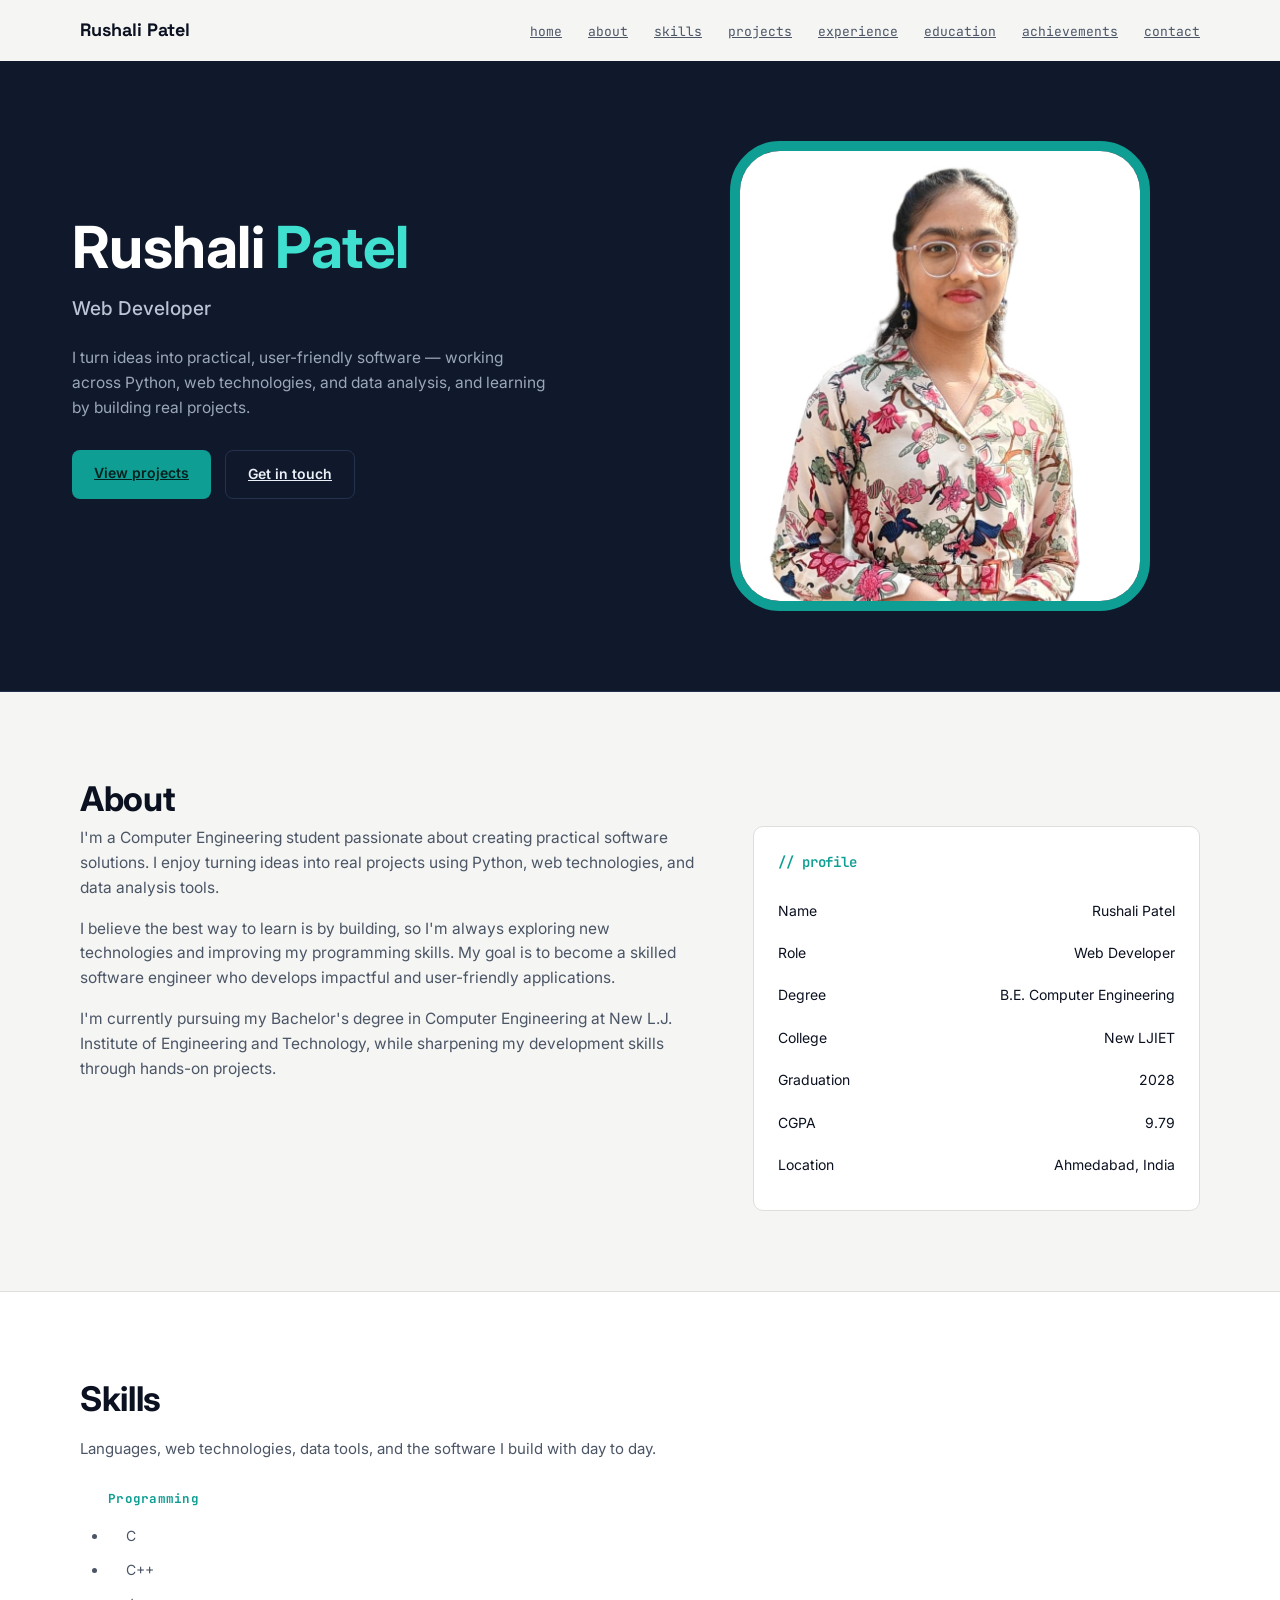
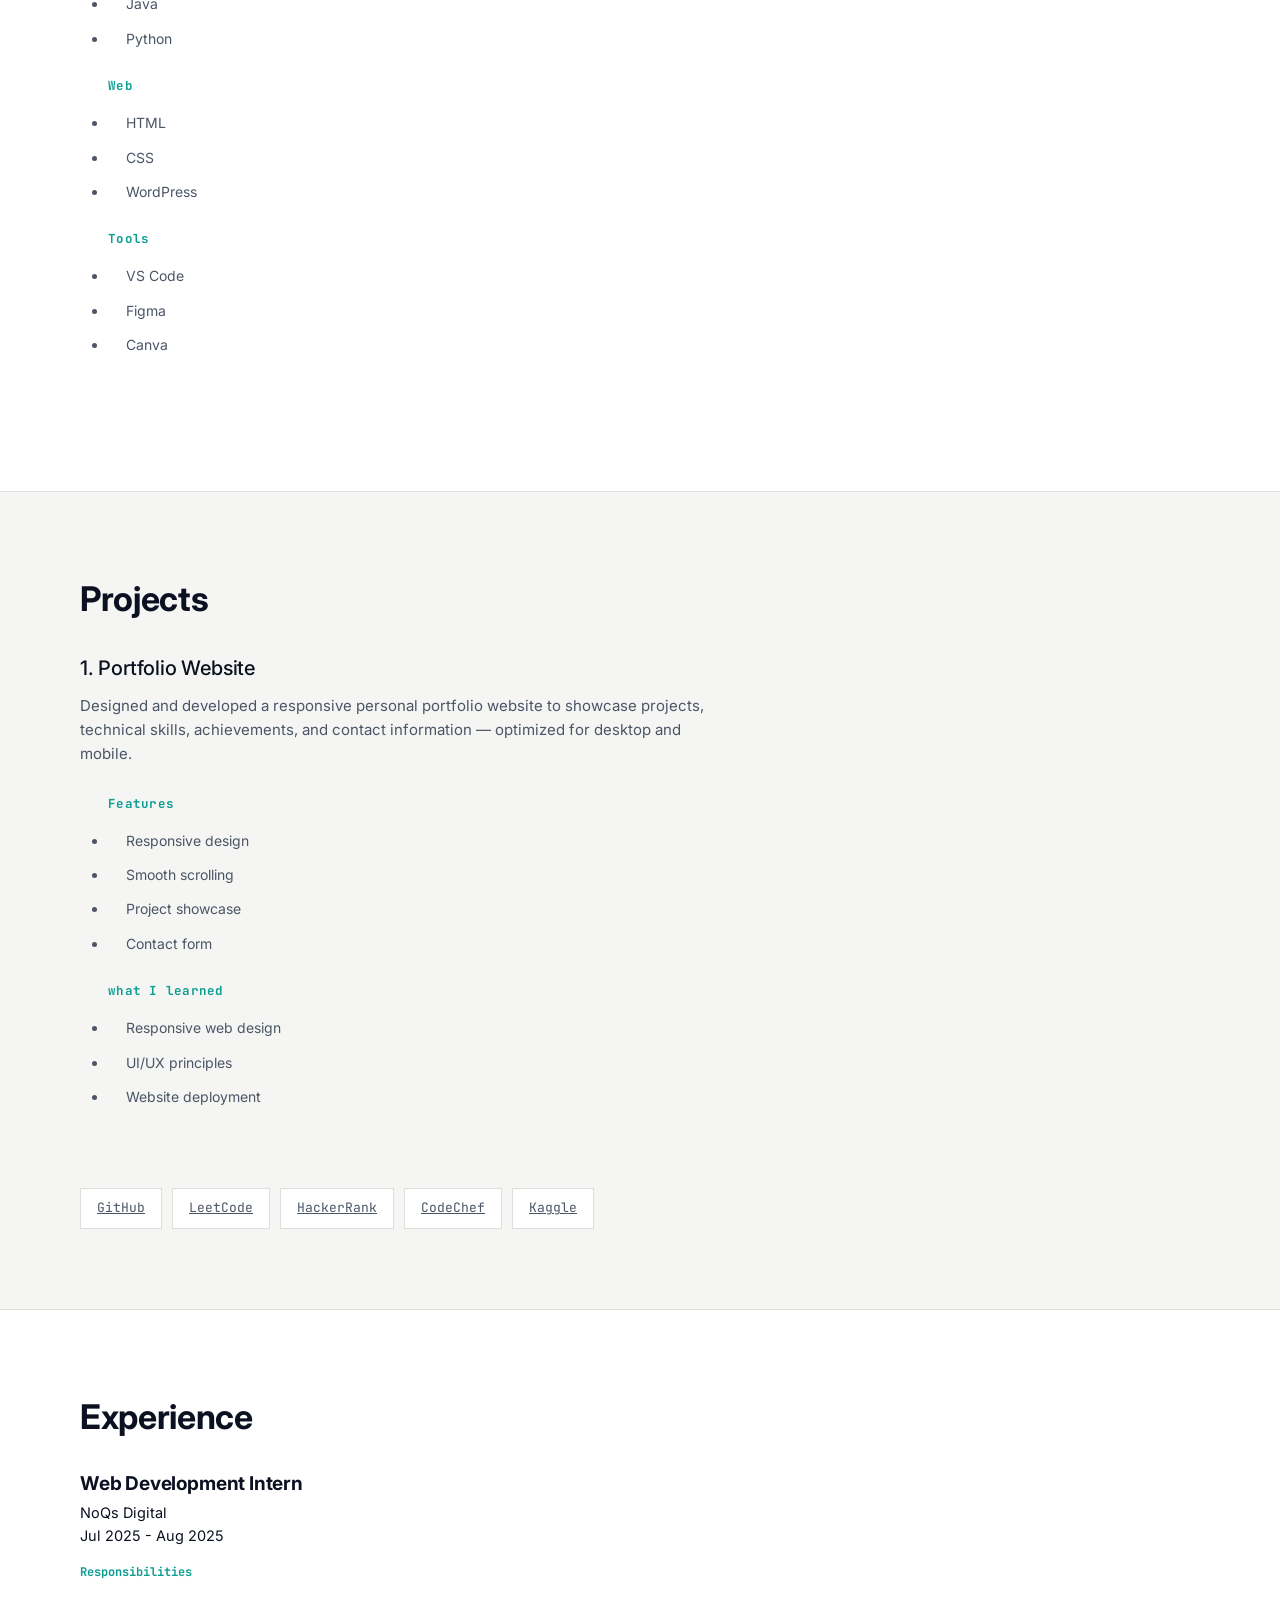
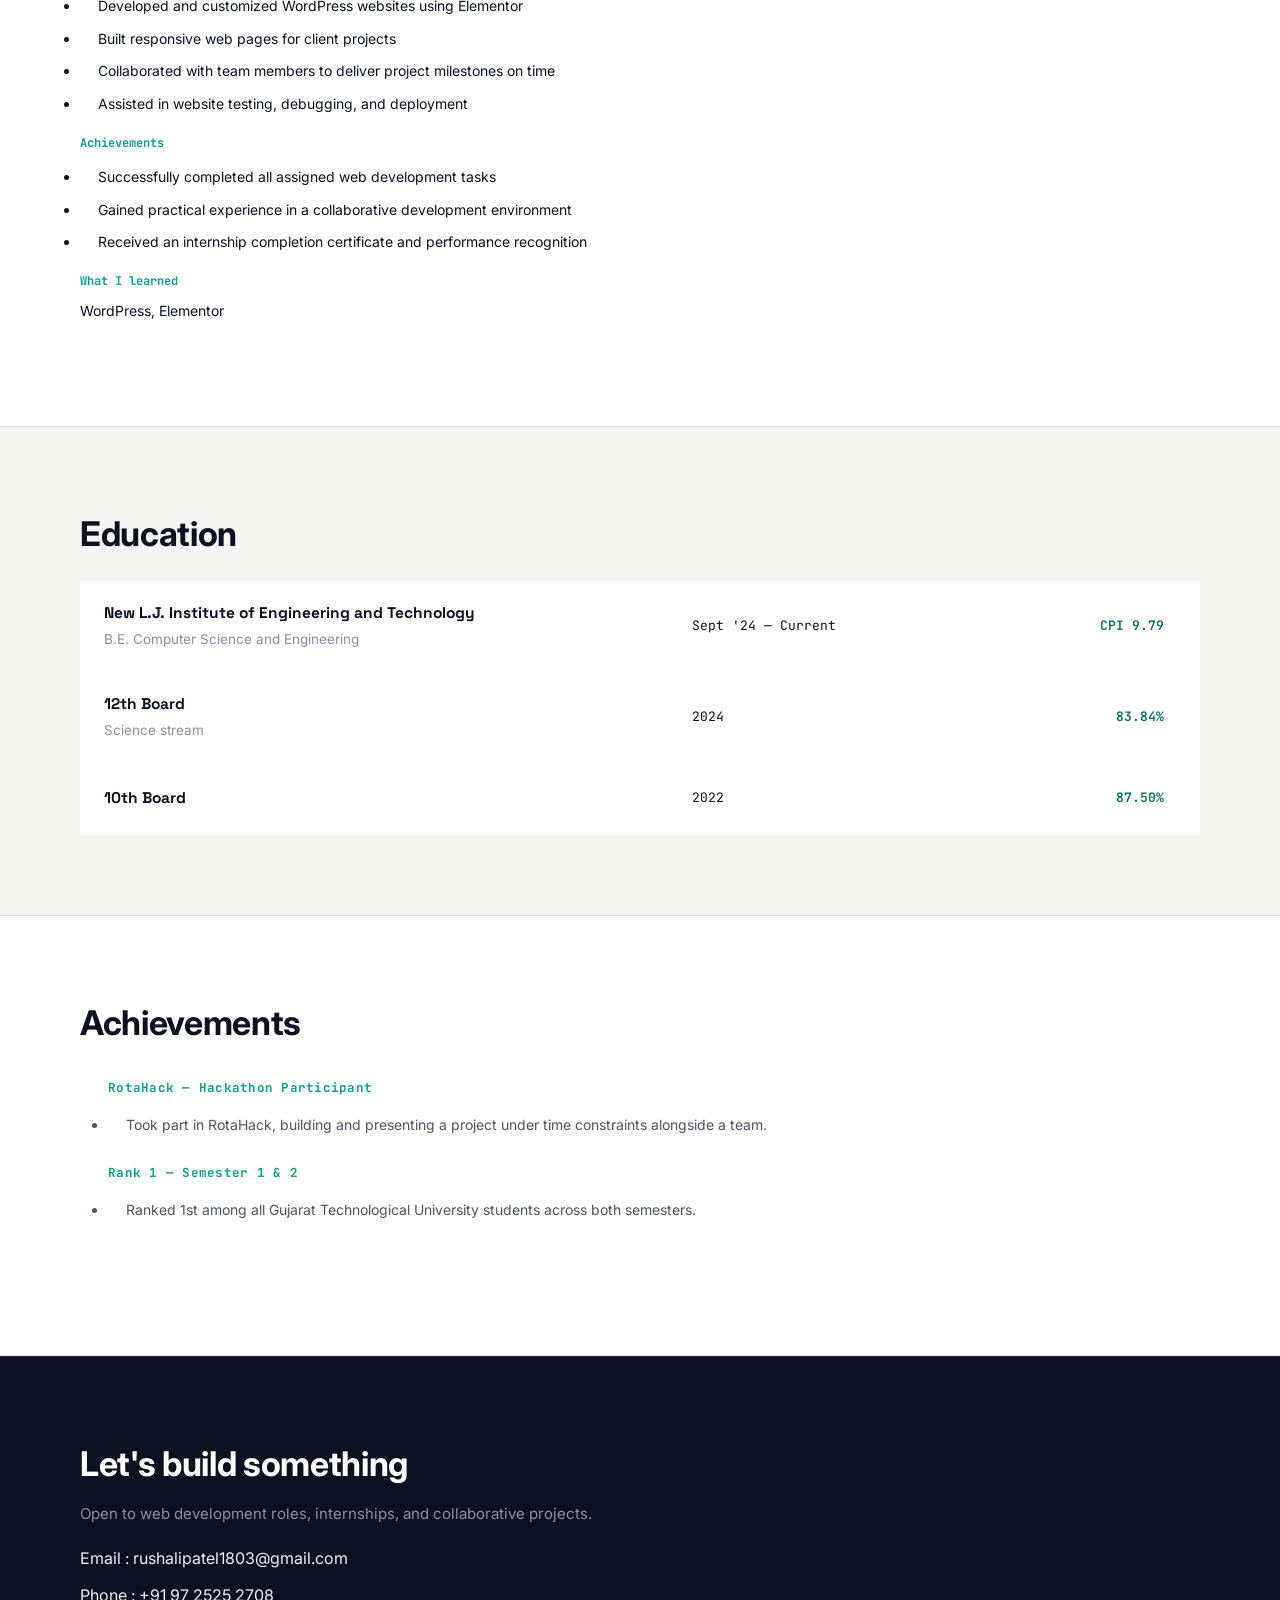
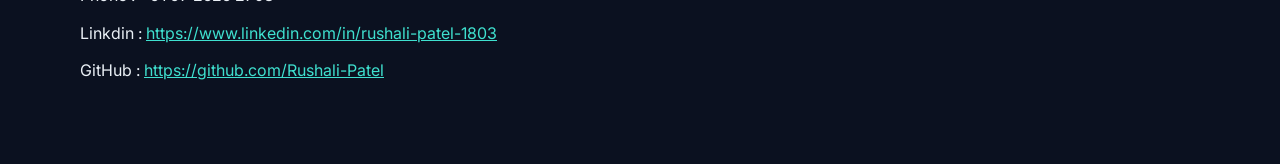
==== index.html @ e55e1b56 "Rename main.html to index.html" ====
<!DOCTYPE html>
<html>
  <head>
    <title>
      Rushali Patel — Web Developer
    </title>

    <link rel="stylesheet" href="style.css">
    
    <link rel="preconnect" href="https://fonts.googleapis.com">
    <link rel="preconnect" href="https://fonts.gstatic.com" crossorigin>
    <link href="https://fonts.googleapis.com/css2?family=Space+Grotesk:wght@500;600;700&family=Inter:wght@400;500;600;700&family=JetBrains+Mono:wght@400;500;600&display=swap" rel="stylesheet">
  </head>

  <body>
    <header class="nav">
      <div class="nav_inner">
        <div class="nav_name">Rushali Patel
        </div>
          <ul class="nav_links">
            <li><a href="#home">home</a></li>
            <li><a href="#about">about</a></li>
            <li><a href="#skills">skills</a></li>
            <li><a href="#projects">projects</a></li>
            <li><a href="#experience">experience</a></li>
            <li><a href="#education">education</a></li>
            <li><a href="#achievements">achievements</a></li>
            <li><a href="#contact">contact</a></li>
          </ul>
        </div>
</header>

<section class="hero" id="home">
  <div class="hero-grid">
    <div>
      <h1>Rushali <span>Patel</span></h1>
      <div class="role">Web Developer</div>
      <p class="lead">I turn ideas into practical, user-friendly software — working across Python, web technologies, and data analysis, and learning by building real projects.</p>
      <div class="hero-cta">
        <a class="btn-primary" href="#projects">View projects</a>
        <a class="btn-ghost" href="#contact">Get in touch</a>
      </div>
    </div>
    <div class="profile-photo-box">
      <img class="profile-photo" src="profile-photo.JPG">
  </div>
</section>

<section id="about">
  <div class="wrap">
    <div class="section-head">
      <h2>About</h2>
      </div>
      <div class="about-grid">
      <div>
        <p>I'm a Computer Engineering student passionate about creating practical software solutions. I enjoy turning ideas into real projects using Python, web technologies, and data analysis tools.</p>
        <p>I believe the best way to learn is by building, so I'm always exploring new technologies and improving my programming skills. My goal is to become a skilled software engineer who develops impactful and user-friendly applications.</p>
        <p>I'm currently pursuing my Bachelor's degree in Computer Engineering at New L.J. Institute of Engineering and Technology, while sharpening my development skills through hands-on projects.</p>
      </div>
      <div class="info-card">
        <h3>// profile</h3>
        <div class="info-row"><span>Name</span><span>Rushali Patel</span></div>
        <div class="info-row"><span>Role</span><span>Web Developer</span></div>
        <div class="info-row"><span>Degree</span><span>B.E. Computer Engineering</span></div>
        <div class="info-row"><span>College</span><span>New LJIET</span></div>
        <div class="info-row"><span>Graduation</span><span>2028</span></div>
        <div class="info-row"><span>CGPA</span><span>9.79</span></div>
        <div class="info-row"><span>Location</span><span>Ahmedabad, India</span></div>
      </div>
    </div>
  </div>
</section>

<section class="alt" id="skills">
  <div class="wrap">
    <div class="section-head">
      <h2>Skills</h2>
      <p>Languages, web technologies, data tools, and the software I build with day to day.</p>
      <div class="project-detail">
        <h4>Programming</h4>
        <ul>
          <li>C</li>
          <li>C++</li>
          <li>Java</li>
          <li>Python</li>
        </ul>
        <h4>Web</h4>
        <ul>
          <li>HTML</li>
          <li>CSS</li>
          <li>WordPress</li>
        </ul>
        <h4>Tools</h4>
        <ul>
          <li>VS Code</li>
          <li>Figma</li>
          <li>Canva</li>
        </ul>
      </div>
    </div>
  </div>
</section>

<section id="projects">
  <div class="wrap">
    <div class="section-head">
      <h2>Projects</h2><br>
      <h3>1. Portfolio Website</h3>
      <p>Designed and developed a responsive personal portfolio website to showcase projects, technical skills, achievements, and contact information — optimized for desktop and mobile.</p>
    </div>
    <div class="project-detail">
        <h4>Features</h4>
        <ul>
          <li>Responsive design</li>
          <li>Smooth scrolling</li>
          <li>Project showcase</li>
          <li>Contact form</li>
        </ul>
        <h4>what I learned</h4>
        <ul>
          <li>Responsive web design</li>
          <li>UI/UX principles</li>
          <li>Website deployment</li>
        </ul>
      </div>

    <div class="profiles-row">
      <a class="profile-pill" href="https://github.com/Rushali-Patel" >GitHub</a>
      <a class="profile-pill" href="https://leetcode.com/u/Rushali_Patel/">LeetCode</a>
      <a class="profile-pill" href="https://www.hackerrank.com/profile/rushalipatel1803">HackerRank</a>
      <a class="profile-pill" href="https://www.codechef.com/users/kind_rain_88">CodeChef</a>
      <a class="profile-pill" href="https://www.kaggle.com/patelrushali">Kaggle</a>
    </div>
  </div>
</section>

<section class="alt" id="experience">
  <div class="wrap">
    <div class="section-head">
      <h2>Experience</h2>
    </div>
    <div class="log-card">
      <h3>Web Development Intern</h3>
      <div class="org">NoQs Digital <br>Jul 2025 - Aug 2025</div>
        <h5>Responsibilities</h5>
          <ul>
            <li>Developed and customized WordPress websites using Elementor</li>
            <li>Built responsive web pages for client projects</li>
            <li>Collaborated with team members to deliver project milestones on time</li>
            <li>Assisted in website testing, debugging, and deployment</li>
          </ul>

          <h5>Achievements</h5>
            <ul>
              <li>Successfully completed all assigned web development tasks</li>
              <li>Gained practical experience in a collaborative development environment</li>
              <li>Received an internship completion certificate and performance recognition</li>
            </ul>

            <h5>What I learned</h5>
              <div class="tech-row">
                WordPress, Elementor 
              </div>
    </div>
  </div>
</section>

<section id="education">
  <div class ="wrap">
    <div class="section-head">
      <h2>Education</h2>
    </div>
    <div class="edu-table">
      <div class="edu-row">
        <div class="school"><b>New L.J. Institute of Engineering and Technology</b><span>B.E. Computer Science and Engineering</span></div>
        <div class="period">Sept '24 — Current</div>
        <div class="score">CPI 9.79</div>
      </div>
      <div class="edu-row">
        <div class="school"><b>12th Board</b><span>Science stream</span></div>
        <div class="period">2024</div>
        <div class="score">83.84%</div>
      </div>
      <div class="edu-row">
        <div class="school"><b>10th Board</b></div>
        <div class="period">2022</div>
        <div class="score">87.50%</div>
      </div>
    </div>
  </div>
  </div>
</section>

<section class="alt" id="achievements">
  <div class="wrap">
    <div class="section-head">
      <h2>Achievements</h2>
    </div>
    <div class="project-detail">
        <h4>RotaHack — Hackathon Participant</h4>
        <ul>
          <li>Took part in RotaHack, building and presenting a project under time constraints alongside a team.</li>
        </ul>
        <h4>Rank 1 — Semester 1 & 2</h4>
        <ul>
          <li>Ranked 1st among all Gujarat Technological University students across both semesters.</li>
        </ul>
      </div>
  </div>
</section>

<section class="contact" id="contact">
  <div class="wrap">
    <div class="section-head">
      <h2>Let's build something</h2>
      <p>Open to web development roles, internships, and collaborative projects.</p>
    </div>
    <div class="contact-links">
      <p> Email : rushalipatel1803@gmail.com</p>
      <p> Phone : +91 97 2525 2708</p>
      <p> Linkdin : <a href="https://www.linkedin.com/in/rushali-patel-1803"> https://www.linkedin.com/in/rushali-patel-1803 </a></p>
      <p> GitHub : <a href="https://github.com/Rushali-Patel"> https://github.com/Rushali-Patel </a></p>
    </div>
  </div>
</section>
  </body>
</html>
---- style.css ----
*{
  margin:0;
  padding:0;
}

html{scroll-behavior:smooth;}

body{
  background:#F5F6F3;
  color:rgb(11, 17, 32);
  font-family:'Inter',sans-serif;
  font-size:16px;
  line-height:1.6;
}

h1,h2,h3{
  font-family:'Space Grotesk' sans-serif;;
  letter-spacing:-0.01em;
}

.mono{
  font-family:'JetBrains Mono',monospace;
}
.wrap{
  max-width:1120px;
  margin:0 auto;padding:0 28px;
}

img{max-width:100%;display:block;}



header.nav{
  position:sticky;
  top:0;
  z-index:50;
  background:rgba(245,246,243,0.92);
}

.nav_inner{
  max-width:1120px;
  margin:0 auto;
  padding:16px 28px;
  display:flex;
  align-items:center;
  justify-content:space-between;
}

.nav_name{
  font-family:'Space Grotesk',sans-serif;
  font-weight:700;
  font-size:18px;
  display:flex;
  align-items:center;
  gap:8px;
}

.nav_links{
  display:flex;
  gap:26px;
  list-style:none;
}

.nav_links a{
  font-family:'JetBrains Mono',monospace;
  font-size:13px;
  color:#4B5566;
}
.nav_links a:hover{
  color:#0F9E93;
}

section{
  padding:80px 0;
}

.hero{
    background:#10192c;
    color:#EAF0F6;
    border-bottom:1px solid #243250;
}

.hero h1{
    font-size:58px;
    font-weight:700;
    line-height:1.05;
    color:#fff;
    margin-bottom:16px;
    /* padding:88px 0 72px; */
}

.hero h1 span{
  color:#3FE0CF;
}

.hero-grid{
  display:grid;
  grid-template-columns:1.05fr 0.95fr;
  gap:50px;
  align-items:center;
  margin-left: 72px;
}
 
.role{
  display:inline-block;
  font-size:19px;
  color:#B9C4D4;
  font-weight:500;
  margin-bottom:22px;
}

p.lead{
    color:#9AA7BA;
    max-width:480px;
    margin-bottom:30px;
    font-size:15.5px;
}

.hero-cta{
  display:flex;
  gap:14px;
  flex-wrap:wrap;
  margin-bottom:36px;
}

.btn-primary{
  padding:12px 22px;
  border-radius:8px;
  font-weight:600;
  font-size:14px;
  font-family:'Inter',sans-serif;
  background:#0F9E93;
  color:#04211F;
}

.btn-primary:hover{
  background:#3FE0CF;
}

.btn-ghost{
  padding:12px 22px;
  border-radius:8px;
  font-weight:600;
  font-size:14px;
  font-family:'Inter',sans-serif;
  border:1px solid #243250;
  color:#EAF0F6;
}

.btn-ghost:hover{
  border-color:#3FE0CF;
  color:#3FE0CF;
}

.profile-photo-box{
  display:grid;
}

.profile-photo{
  object-fit:cover;
  object-position: top;
  width: 400px;
  height: 450px;
  justify-content: center;
  border : 10px solid #0F9E93;
  border-radius: 50px;
}

.section-head{
  max-width:640px;
}

.section-head h2{
  font-size:clamp(26px,3vw,34px);
  font-weight:700;
  color:#0B1120;
}

.section-head h3{
  font-size:clamp(20px,1vw,30px);
  font-weight:500;
  color:#0B1120;
}

.section-head p{
  color: #4B5566;
  margin-top:10px;
  font-size:15px;
}

section.alt{
  background:#FFFFFF;
  border-top:1px solid #DCDFDA;
  border-bottom:1px solid #DCDFDA;
}

.about-grid{
  display:grid;
  grid-template-columns:1.4fr 1fr;
  gap:48px;align-items:start;
}
.about-grid p{
  color:#4B5566;
  margin-bottom:16px;
  font-size:15.5px;
}
.info-card{
    background: #FFFFFF;
    border:1px solid #DCDFDA;
    border-radius: 10px;
    padding:24px;
}
.info-card h3{
  font-size:14px;
  font-family:'JetBrains Mono',monospace;
  color: #0F9E93;
  margin-bottom:16px;
  font-weight:600;
}
.info-row{
  display:flex;
  justify-content:space-between;
  padding:10px 0;
  font-size:14px;
}

.project-detail{
  padding:28px;
}

.project-detail h4{
  font-family:'JetBrains Mono',monospace;
  font-size:12.5px;
  color: #0F9E93;
  margin-bottom:10px;
  letter-spacing:.02em;
}

.project-detail ul{
  margin-bottom:20px;
}

.project-detail li{
    font-size:14px;
    color: #4B5566;
    padding:6px 0 6px 18px;
    position:relative;
}

.profiles-row{
  margin-top:26px;
  display:flex;
  flex-wrap:wrap;
  gap:10px;
}

.profile-pill{
    font-family:'JetBrains Mono',monospace;
    font-size:13px;
    padding:9px 16px;
    border:1px solid #DCDFDA;
    display:flex;
    align-items:center;
    gap:8px;
    color: #4B5566;
    background: #FFFFFF;
  }

.profile-pill:hover{
    border-color: #0F9E93;
  }

.log-card{
    padding:24px 0px;
}

.log-card h3{
  font-size:19px;
  margin-bottom:2px;
}

.log-card .org{
  font-size:14.5px;
  margin-bottom:16px;
}

.log-card h5{
  font-family:'JetBrains Mono',monospace;
  font-size:12px;
  color:#0F9E93;
  margin:14px 0 8px;
}

.log-card li{
  font-size:14px;
  padding:5px 0 5px 18px;
  position:relative;
}

.tech-row{
  font-size:14px;
  margin-top:4px;
}

.edu-table{
  margin-top: 20px;
  background: #FFFFFF;
}
.edu-row{
  display:grid;
  grid-template-columns:2.2fr 1fr 0.8fr;
  gap:12px;
  padding:20px 24px;
  align-items:center;
}


.edu-row .school b{
  display:block;
  font-size:15.5px;
  font-family:'Space Grotesk',sans-serif;
}

.edu-row .school span{
  font-size:13.5px;
  color:#8891A0;
}

.edu-row .period{
  font-family:'JetBrains Mono',monospace;
  font-size:13px;
  color: #0B1120;
}

.edu-row .score{
    font-family:'JetBrains Mono',monospace;
    font-size:13px;
    justify-self:end;
    color:#0A6E66;
    padding:6px 12px;
    border-radius:6px;
    font-weight:600;
}

.contact-links{
  display:flex;
  flex-direction:column;
  gap:12px;
}

section.contact{
  background: #0B1120;
  color:#EAF0F6;
  border-top:1px solid #243250;
}

.contact .section-head h2{
  color:#fff;
}

.contact .section-head p{
  color: #8891A0;
}

.contact-links{
  margin-top:20px;
}

.contact-links a{
  color:#3FE0CF;
}

/* Responsive */
@media (max-width:860px){
    .nav-links{
      display:none;
    }
    .hero-grid{
      grid-template-columns:1fr;
    }
    .about-grid{
      grid-template-columns:1fr;
    }
    .skill-groups{
      grid-template-columns:repeat(2,1fr);
    }
    .services-row{
      grid-template-columns:repeat(2,1fr);
    }
    .project-card{
      grid-template-columns:1fr;
    }
    .ach-grid{
      grid-template-columns:1fr;
    }
    .contact-grid{
      grid-template-columns:1fr;
    }
  }
  @media (max-width:480px){
    .skill-groups{
      grid-template-columns:1fr;
    }
    .services-row{
      grid-template-columns:1fr;
    }
  }
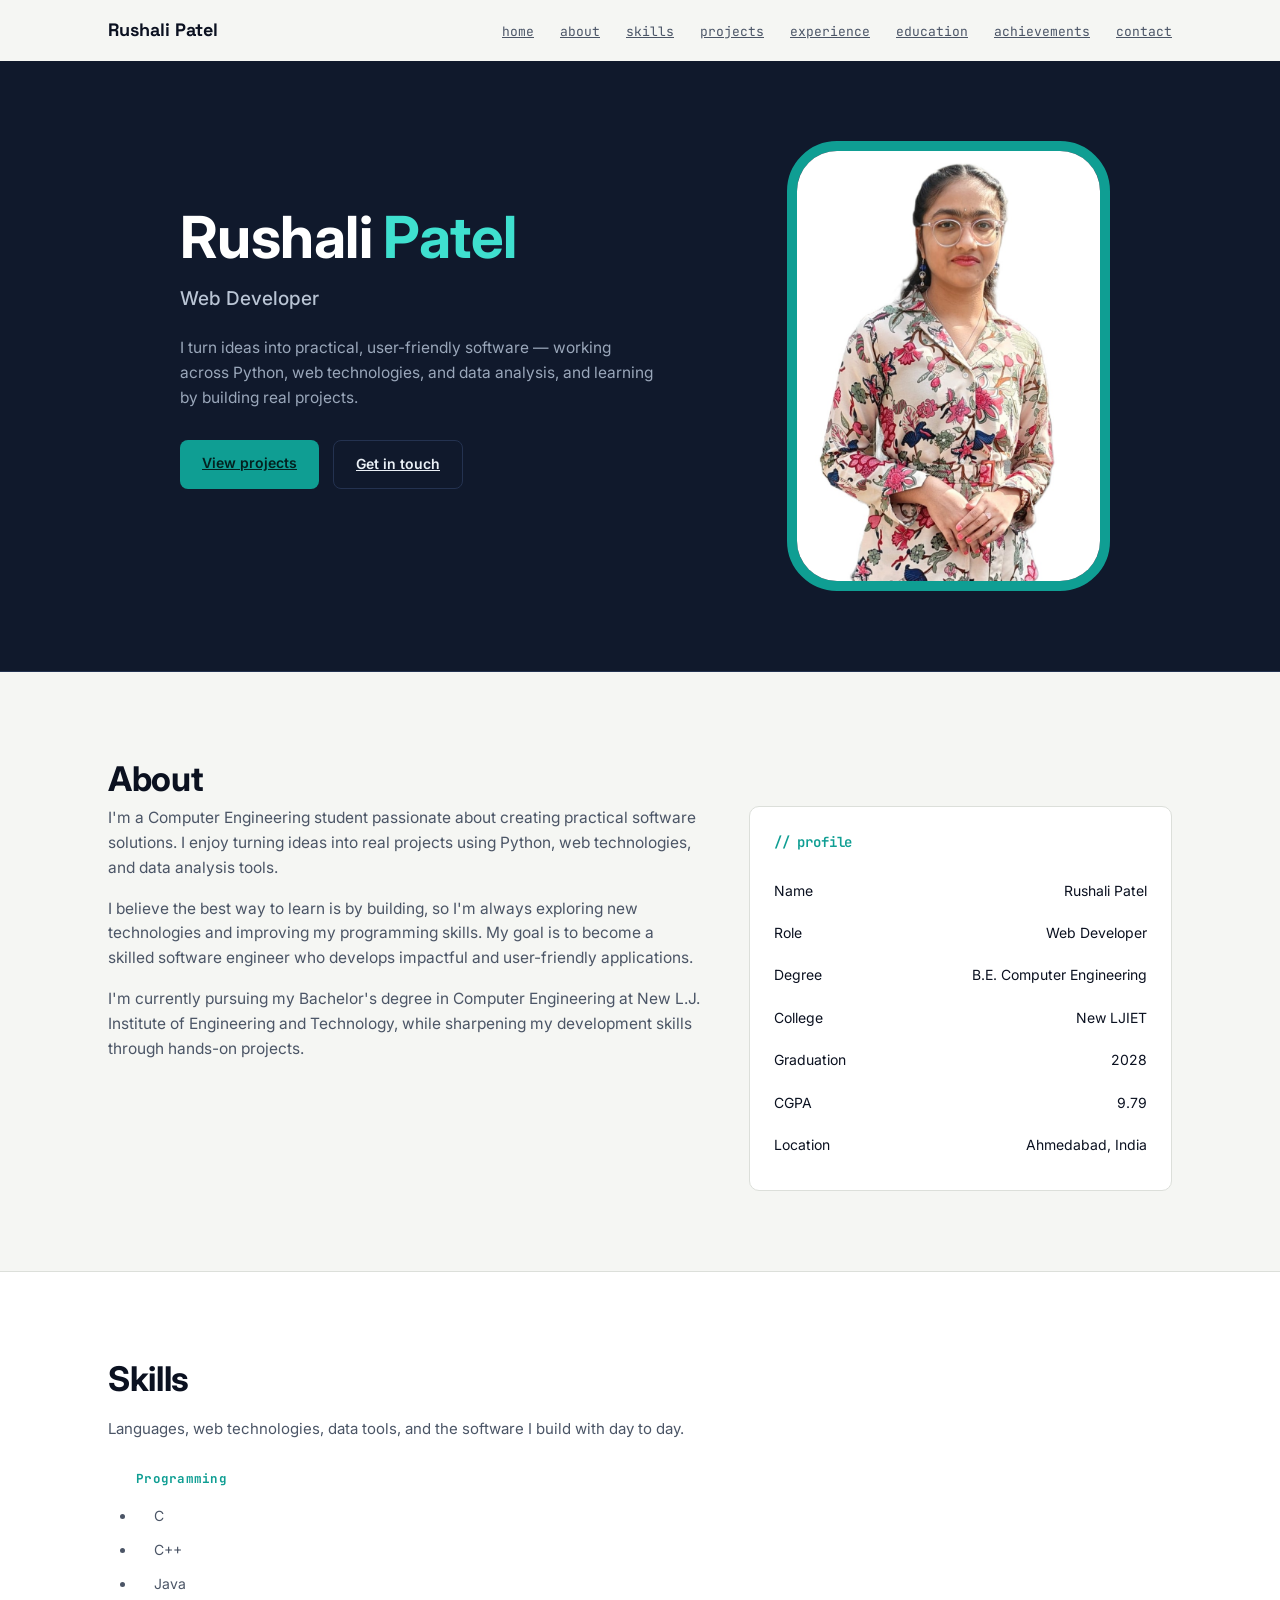
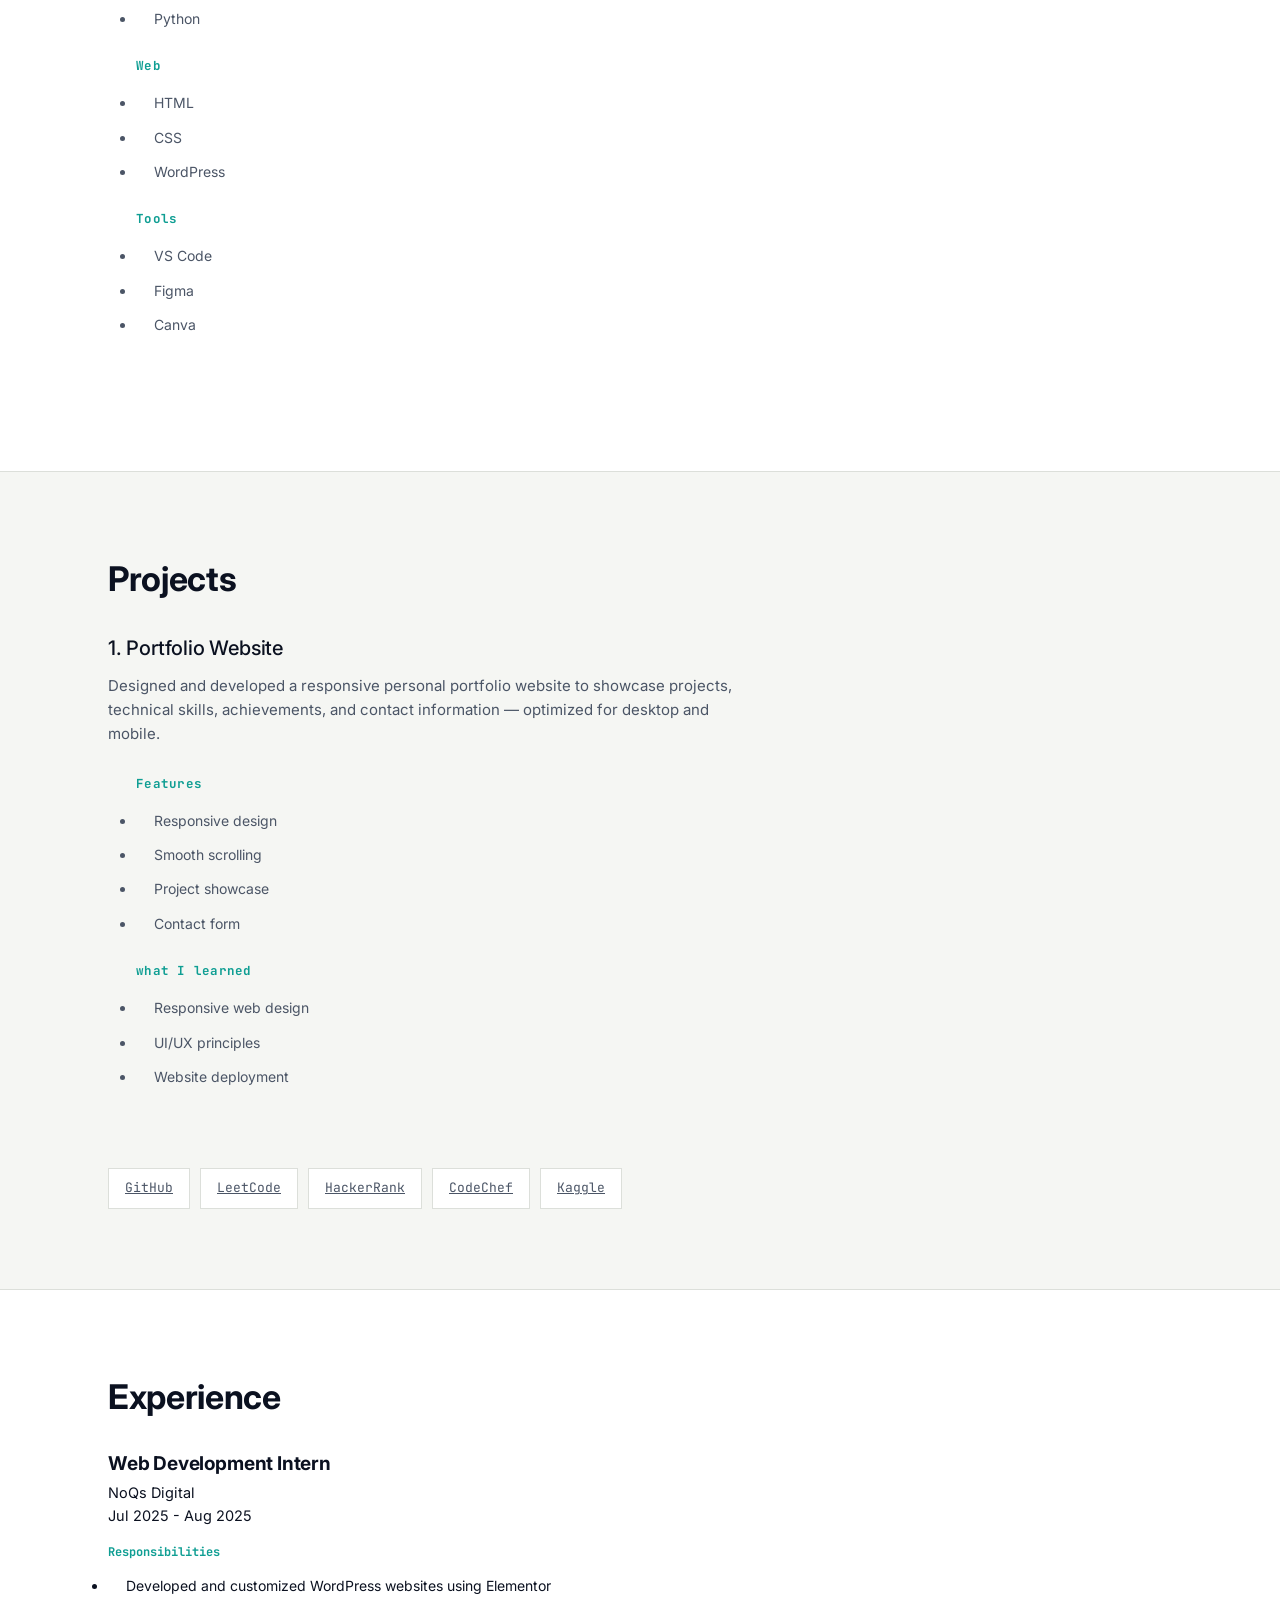
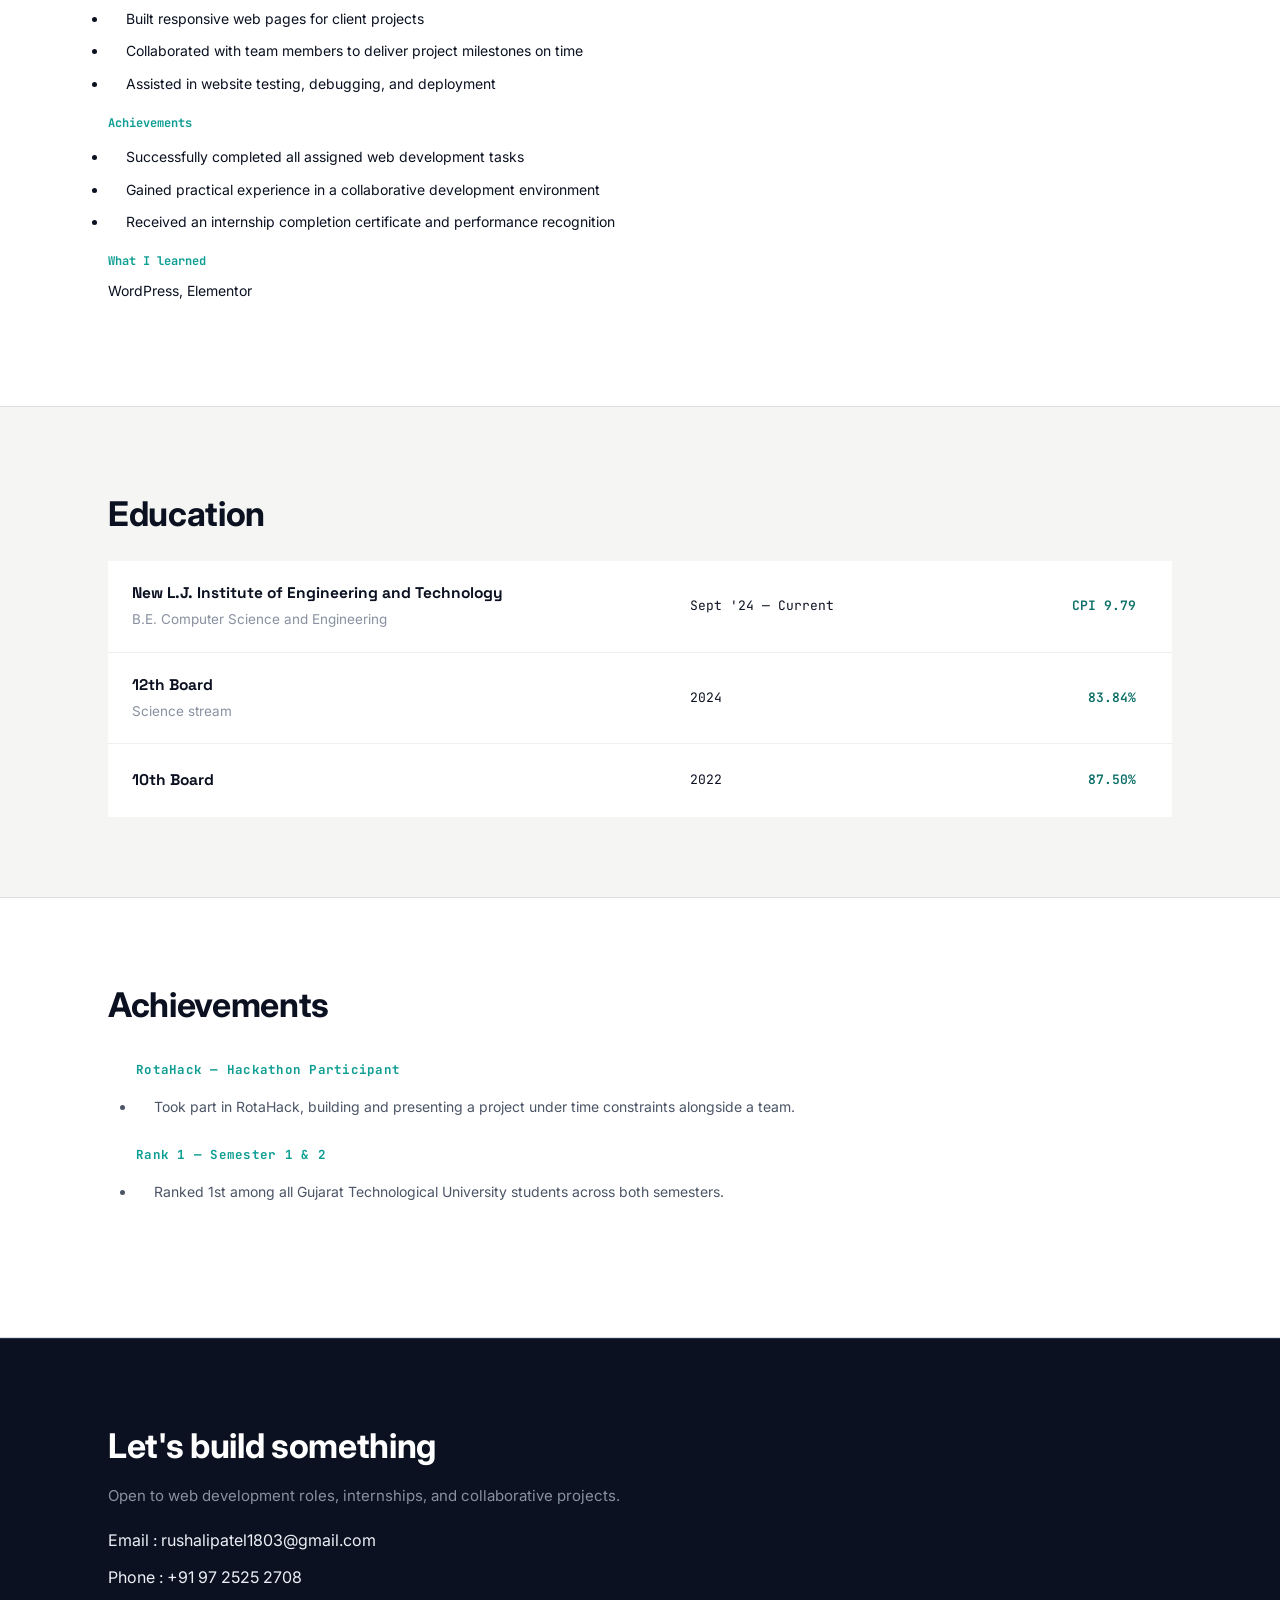
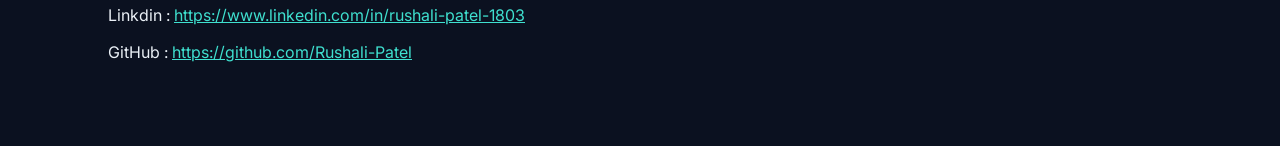
==== commit 45454e6c: "Implement mobile navigation toggle and structure updates Added navigation toggle for mobile view and" ====
--- a/index.html
+++ b/index.html
@@ -1,6 +1,8 @@
 <!DOCTYPE html>
 <html>
   <head>
+    <meta charset="UTF-8">
+    <meta name="viewport" content="width=device-width, initial-scale=1.0">
     <title>
       Rushali Patel — Web Developer
     </title>
@@ -17,6 +19,10 @@
       <div class="nav_inner">
         <div class="nav_name">Rushali Patel
         </div>
+          <input type="checkbox" id="nav-toggle" class="nav-toggle-input">
+          <label for="nav-toggle" class="nav-toggle-btn" aria-label="Toggle menu">
+            <span></span>
+          </label>
           <ul class="nav_links">
             <li><a href="#home">home</a></li>
             <li><a href="#about">about</a></li>
@@ -43,6 +49,7 @@
     </div>
     <div class="profile-photo-box">
       <img class="profile-photo" src="profile-photo.JPG">
+    </div>
   </div>
 </section>
 
@@ -188,7 +195,6 @@
       </div>
     </div>
   </div>
-  </div>
 </section>
 
 <section class="alt" id="achievements">
--- a/style.css
+++ b/style.css
@@ -1,9 +1,12 @@
 *{
   margin:0;
   padding:0;
-}
-
-html{scroll-behavior:smooth;}
+  box-sizing:border-box;
+}
+
+html{
+  scroll-behavior:smooth;
+}
 
 body{
   background:#F5F6F3;
@@ -11,6 +14,7 @@
   font-family:'Inter',sans-serif;
   font-size:16px;
   line-height:1.6;
+  overflow-x:hidden;
 }
 
 h1,h2,h3{
@@ -38,6 +42,7 @@
 }
 
 .nav_inner{
+  position:relative;
   max-width:1120px;
   margin:0 auto;
   padding:16px 28px;
@@ -59,6 +64,7 @@
   display:flex;
   gap:26px;
   list-style:none;
+  flex-wrap:wrap;
 }
 
 .nav_links a{
@@ -70,6 +76,37 @@
   color:#0F9E93;
 }
 
+.nav-toggle-input{
+  display:none;
+}
+
+.nav-toggle-btn{
+  display:none;
+  width:28px;
+  height:22px;
+  position:relative;
+  cursor:pointer;
+  z-index:60;
+}
+
+.nav-toggle-btn span,
+.nav-toggle-btn::before,
+.nav-toggle-btn::after{
+  content:"";
+  position:absolute;
+  left:0;
+  width:100%;
+  height:2px;
+  background:#0B1120;
+  transition:transform .2s ease, opacity .2s ease, top .2s ease;
+}
+
+.nav-toggle-btn::before{ top:0; }
+.nav-toggle-btn span{ top:10px; }
+.nav-toggle-btn::after{ top:20px; }
+
+
+
 section{
   padding:80px 0;
 }
@@ -81,12 +118,11 @@
 }
 
 .hero h1{
-    font-size:58px;
+    font-size:clamp(34px,6vw,58px);
     font-weight:700;
     line-height:1.05;
     color:#fff;
     margin-bottom:16px;
-    /* padding:88px 0 72px; */
 }
 
 .hero h1 span{
@@ -94,11 +130,13 @@
 }
 
 .hero-grid{
+  max-width:1120px;
+  margin:0 auto;
   display:grid;
   grid-template-columns:1.05fr 0.95fr;
   gap:50px;
   align-items:center;
-  margin-left: 72px;
+  padding:0 28px 0 100px;
 }
  
 .role{
@@ -154,14 +192,14 @@
 
 .profile-photo-box{
   display:grid;
+  justify-content:center;
 }
 
 .profile-photo{
   object-fit:cover;
   object-position: top;
-  width: 400px;
-  height: 450px;
-  justify-content: center;
+  width: min(400px, 100%);
+  height: clamp(280px, 45vw, 450px);
   border : 10px solid #0F9E93;
   border-radius: 50px;
 }
@@ -312,6 +350,11 @@
   gap:12px;
   padding:20px 24px;
   align-items:center;
+  border-bottom:1px solid #EEF0EC;
+}
+
+.edu-row:last-child{
+  border-bottom:none;
 }
 
 
@@ -370,38 +413,135 @@
   color:#3FE0CF;
 }
 
-/* Responsive */
+/* ============ Responsive ============ */
+
+/* Tablet */
 @media (max-width:860px){
-    .nav-links{
-      display:none;
-    }
-    .hero-grid{
-      grid-template-columns:1fr;
-    }
-    .about-grid{
-      grid-template-columns:1fr;
-    }
-    .skill-groups{
-      grid-template-columns:repeat(2,1fr);
-    }
-    .services-row{
-      grid-template-columns:repeat(2,1fr);
-    }
-    .project-card{
-      grid-template-columns:1fr;
-    }
-    .ach-grid{
-      grid-template-columns:1fr;
-    }
-    .contact-grid{
-      grid-template-columns:1fr;
-    }
-  }
-  @media (max-width:480px){
-    .skill-groups{
-      grid-template-columns:1fr;
-    }
-    .services-row{
-      grid-template-columns:1fr;
-    }
-  }+
+  section{
+    padding:56px 0;
+  }
+
+  /* Hamburger nav */
+  .nav-toggle-btn{
+    display:block;
+  }
+
+  .nav_links{
+    position:absolute;
+    top:100%;
+    left:0;
+    right:0;
+    flex-direction:column;
+    gap:0;
+    background:#F5F6F3;
+    border-bottom:1px solid #DCDFDA;
+    max-height:0;
+    overflow:hidden;
+    transition:max-height .25s ease;
+  }
+
+  .nav-toggle-input:checked ~ .nav_links{
+    max-height:400px;
+  }
+
+  .nav_links li{
+    border-top:1px solid #DCDFDA;
+  }
+
+  .nav_links a{
+    display:block;
+    padding:14px 28px;
+  }
+
+  /* Hero */
+  .hero-grid{
+    grid-template-columns:1fr;
+    padding:0 24px;
+    text-align:center;
+    justify-items:center;
+  }
+
+  .hero-grid > div:first-child{
+    order:2;
+  }
+
+  .profile-photo-box{
+    order:1;
+  }
+
+  p.lead{
+    margin-left:auto;
+    margin-right:auto;
+  }
+
+  .hero-cta{
+    justify-content:center;
+  }
+
+  /* About */
+  .about-grid{
+    grid-template-columns:1fr;
+  }
+
+  /* Education */
+  .edu-row{
+    grid-template-columns:1fr 1fr;
+    row-gap:8px;
+  }
+
+  .edu-row .school{
+    grid-column:1 / -1;
+  }
+
+  .edu-row .score{
+    justify-self:start;
+  }
+}
+
+/* Mobile */
+@media (max-width:480px){
+
+  .wrap{
+    padding:0 20px;
+  }
+
+  .nav_inner{
+    padding:14px 20px;
+  }
+
+  .hero h1{
+    font-size:clamp(30px,9vw,40px);
+  }
+
+  .profile-photo{
+    height:60vw;
+  }
+
+  .hero-cta{
+    flex-direction:column;
+    width:100%;
+  }
+
+  .hero-cta a{
+    text-align:center;
+  }
+
+  .edu-row{
+    grid-template-columns:1fr;
+  }
+
+  .edu-row .period,
+  .edu-row .score{
+    justify-self:start;
+  }
+
+  .profiles-row{
+    justify-content:center;
+  }
+
+  .contact-links p{
+    font-size:14.5px;
+    word-break:break-word;
+  }
+}
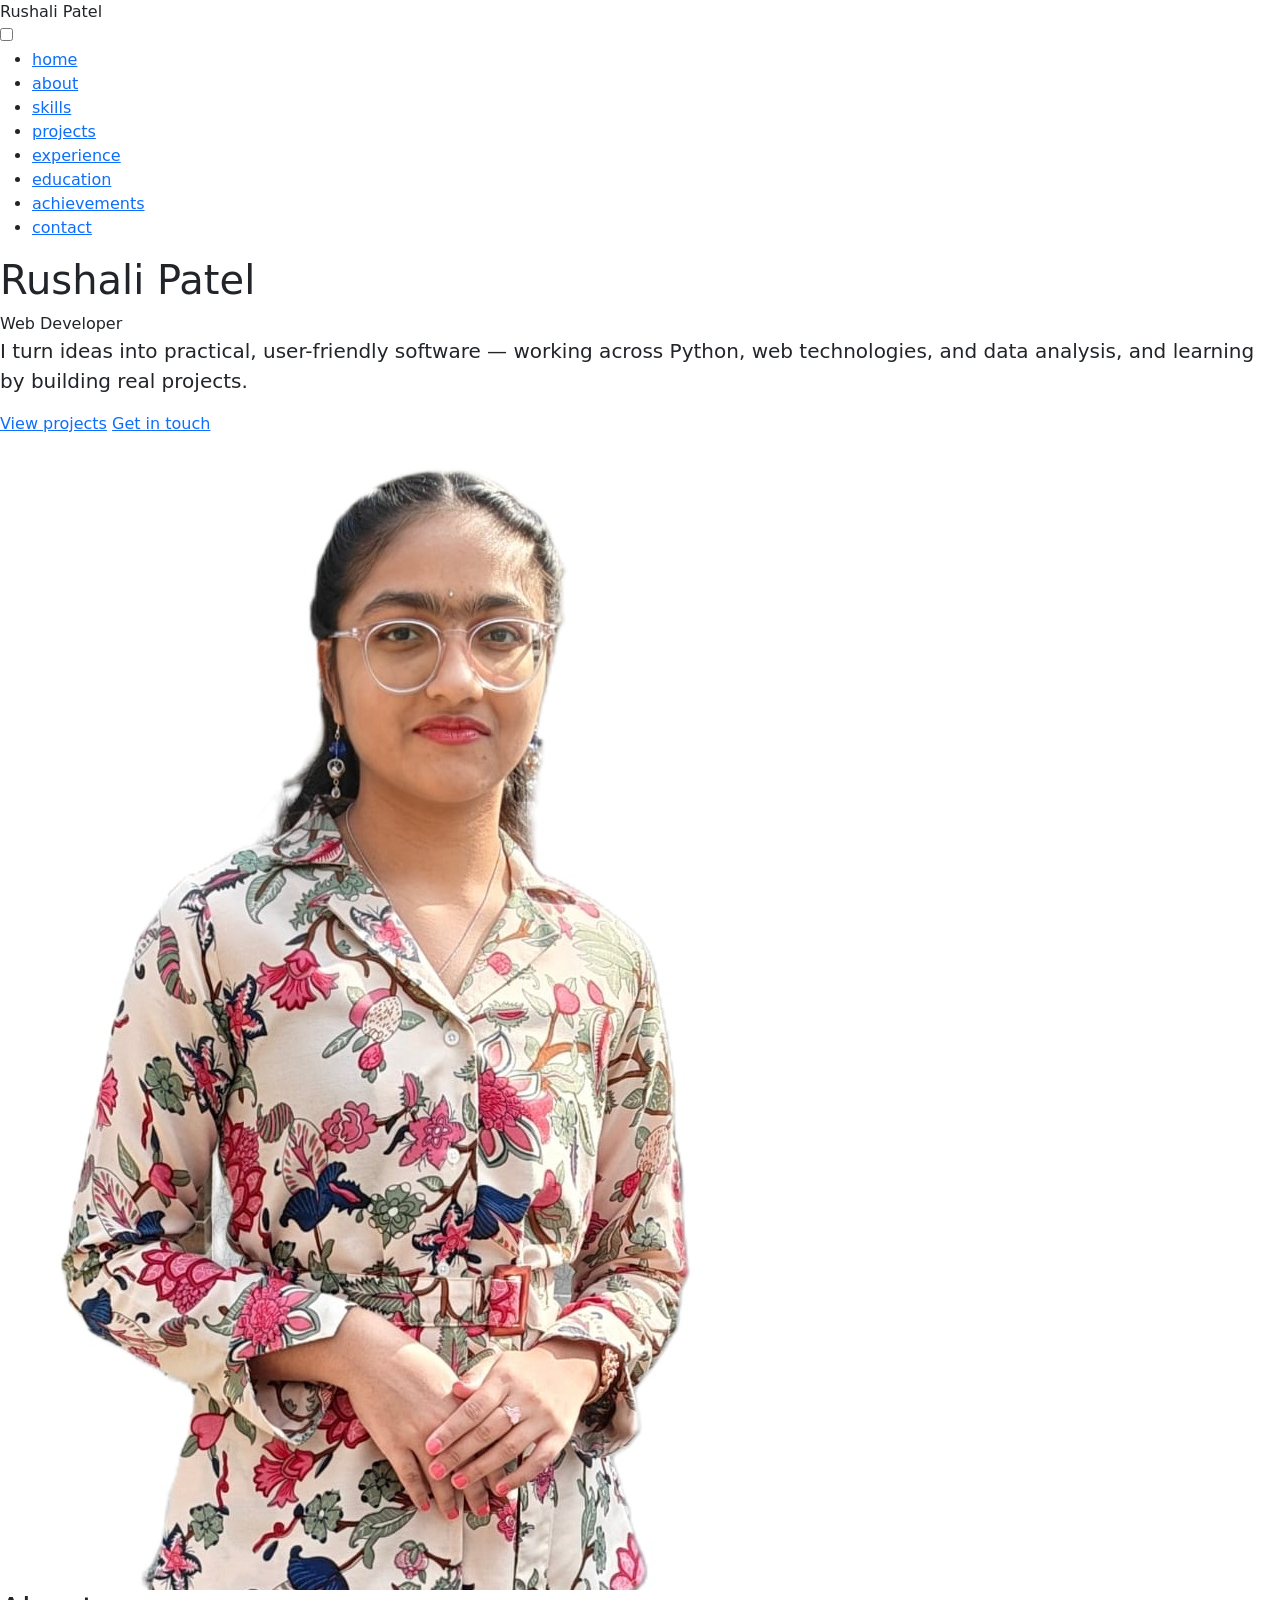
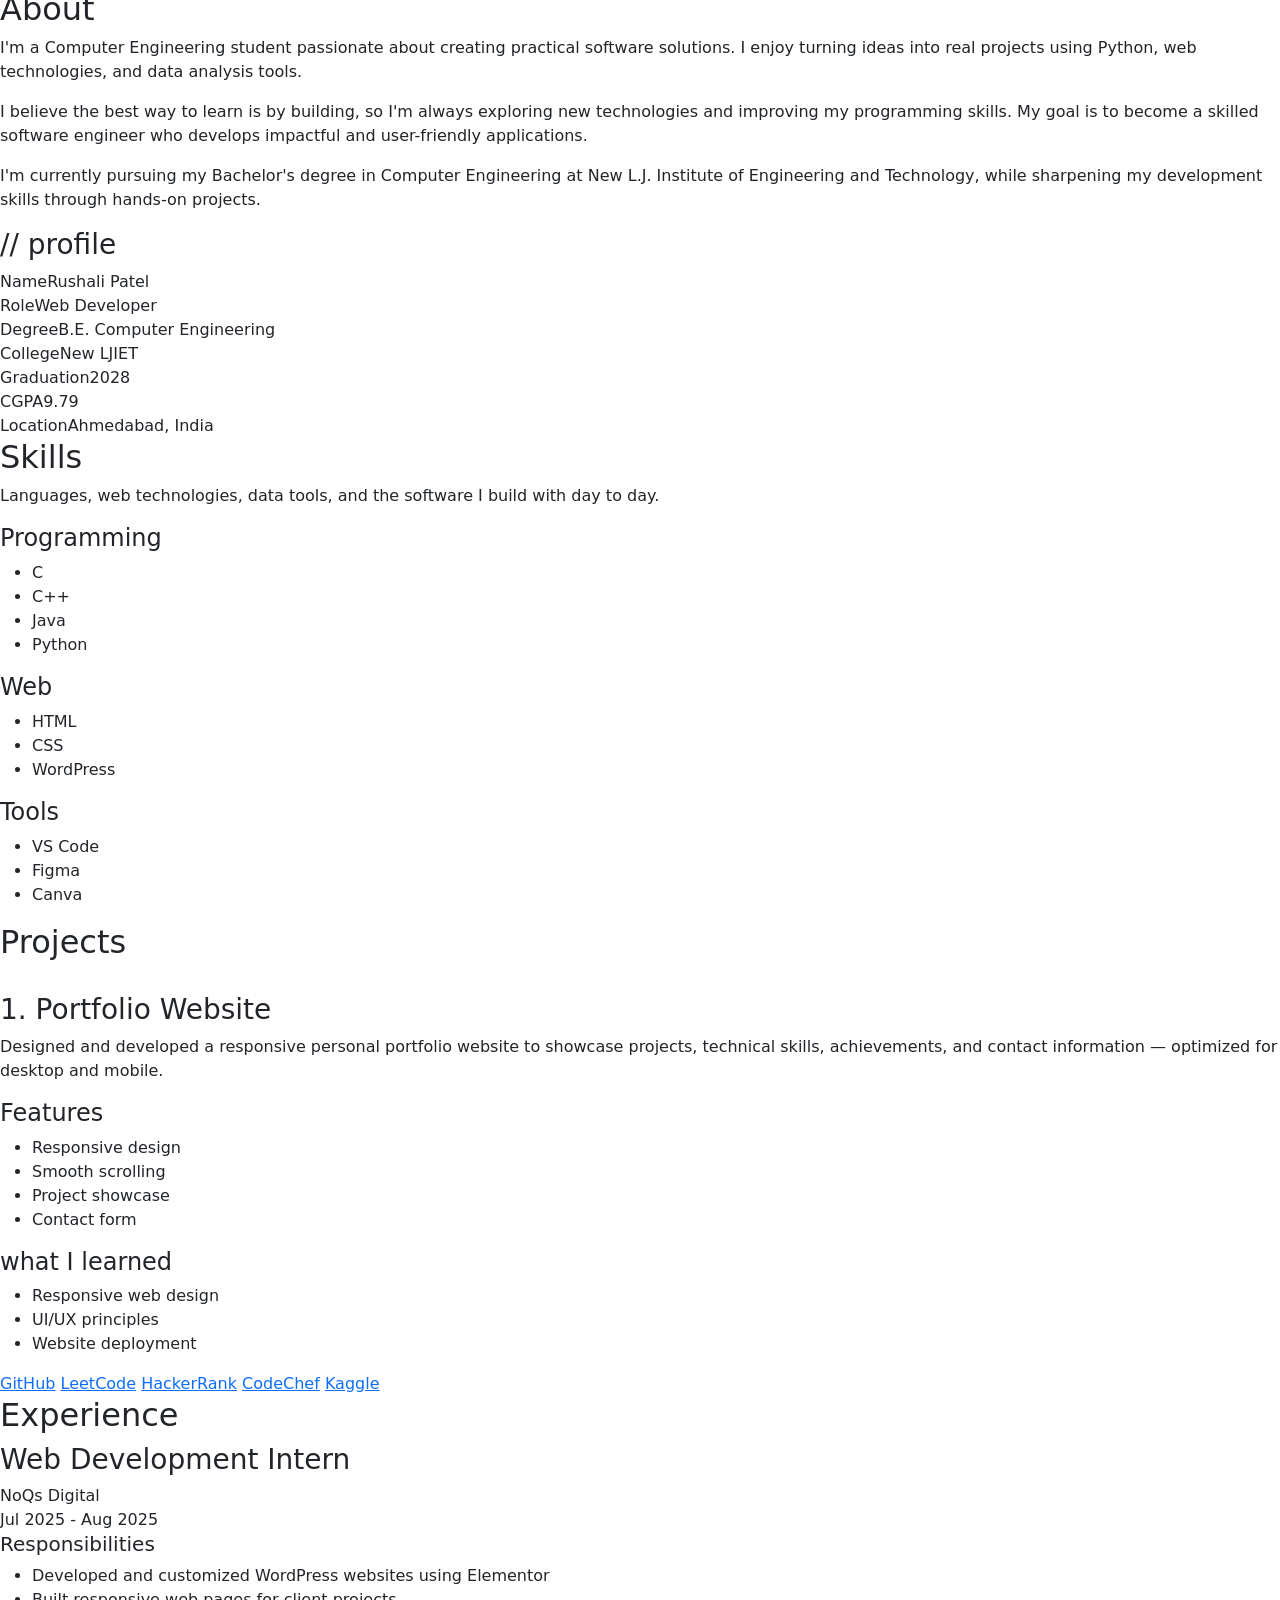
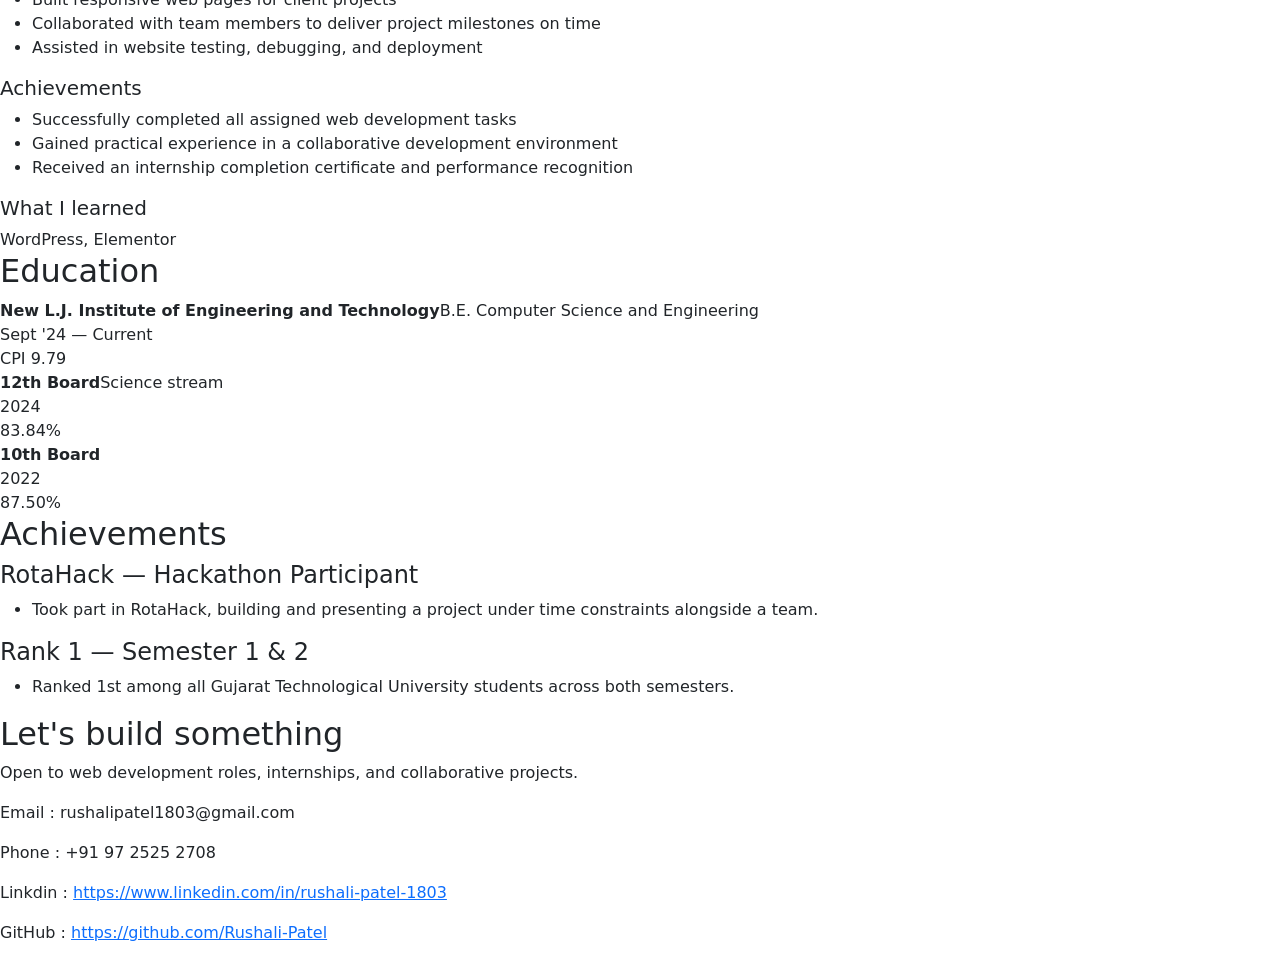
==== commit 70411a99: "Update index.html" ====
--- a/index.html
+++ b/index.html
@@ -6,8 +6,10 @@
     <title>
       Rushali Patel — Web Developer
     </title>
-
-    <link rel="stylesheet" href="style.css">
+    
+    <link href="https://cdn.jsdelivr.net/npm/bootstrap@5.3.7/dist/css/bootstrap.min.css" rel="stylesheet">
+    <link href="https://cdn.jsdelivr.net/npm/bootstrap-icons@1.11.3/font/bootstrap-icons.css" rel="stylesheet">
+    <!-- <link rel="stylesheet" href="style.css"> -->
     
     <link rel="preconnect" href="https://fonts.googleapis.com">
     <link rel="preconnect" href="https://fonts.gstatic.com" crossorigin>
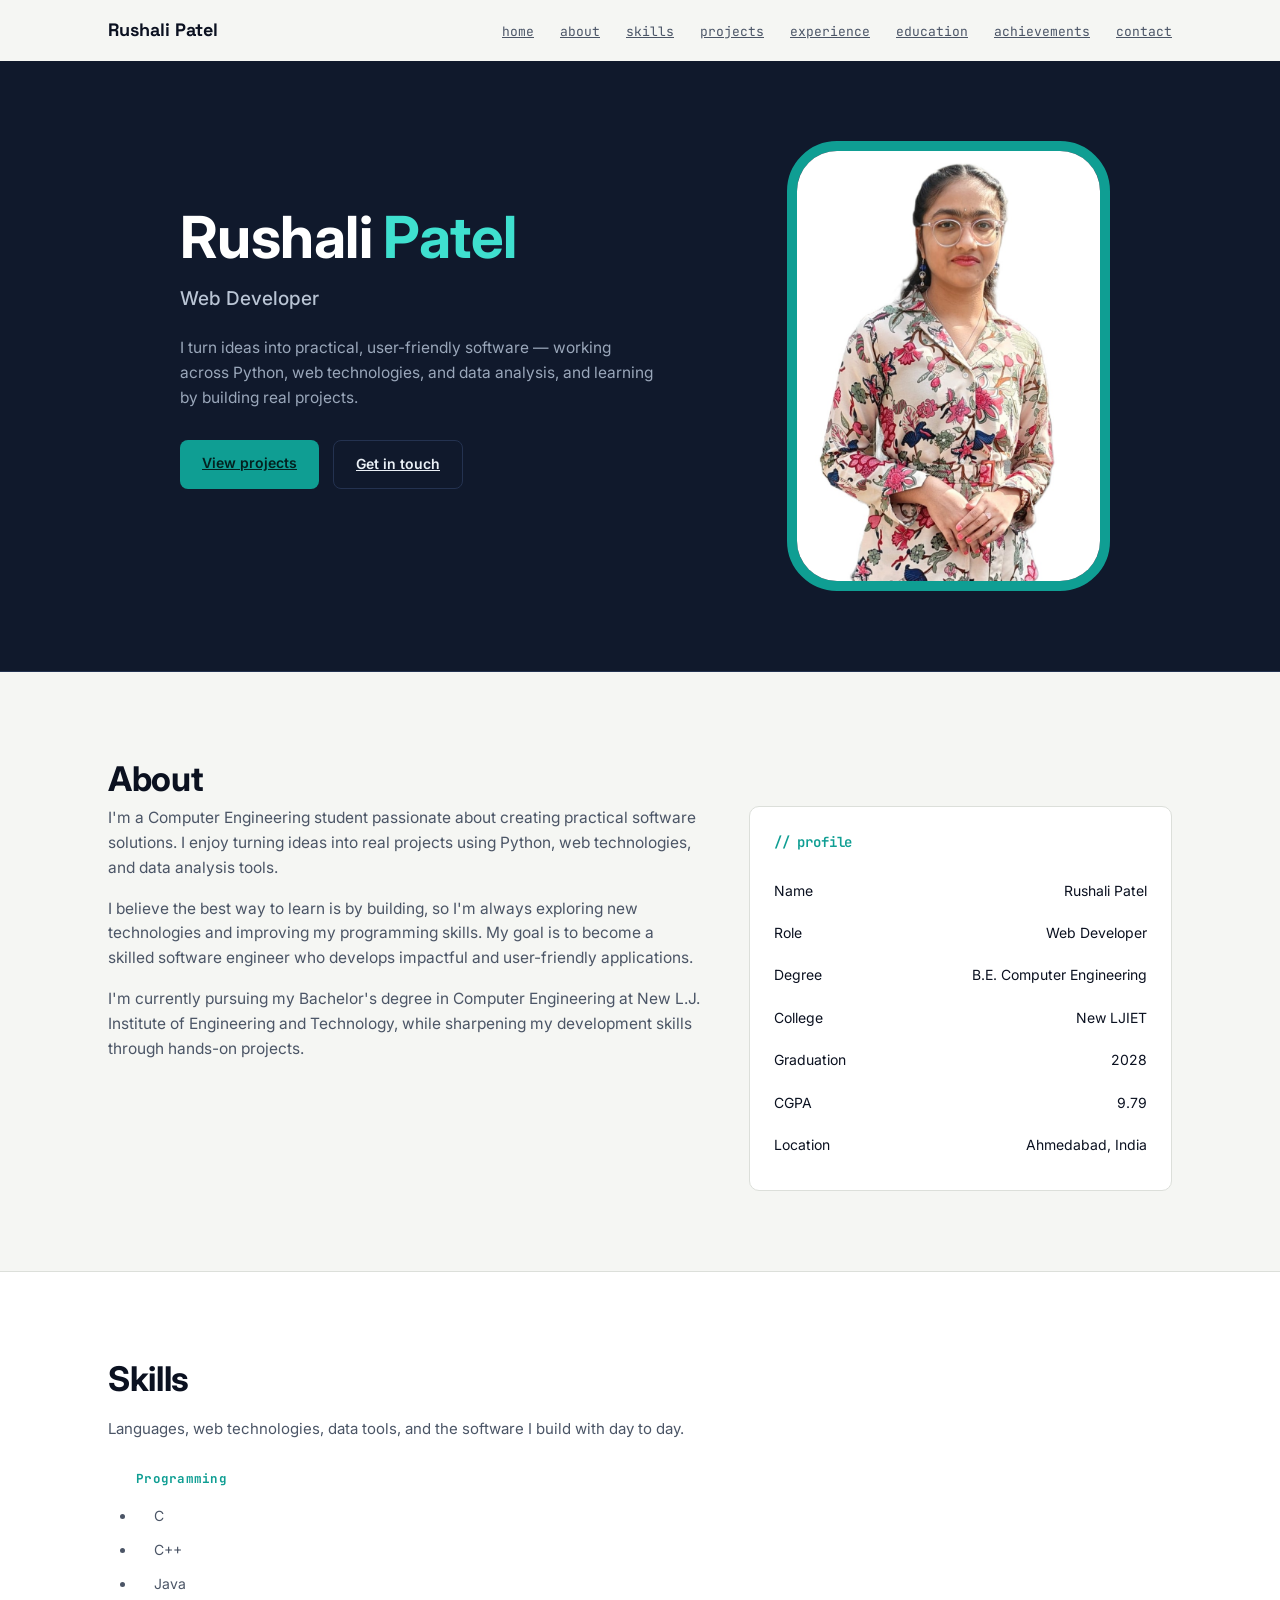
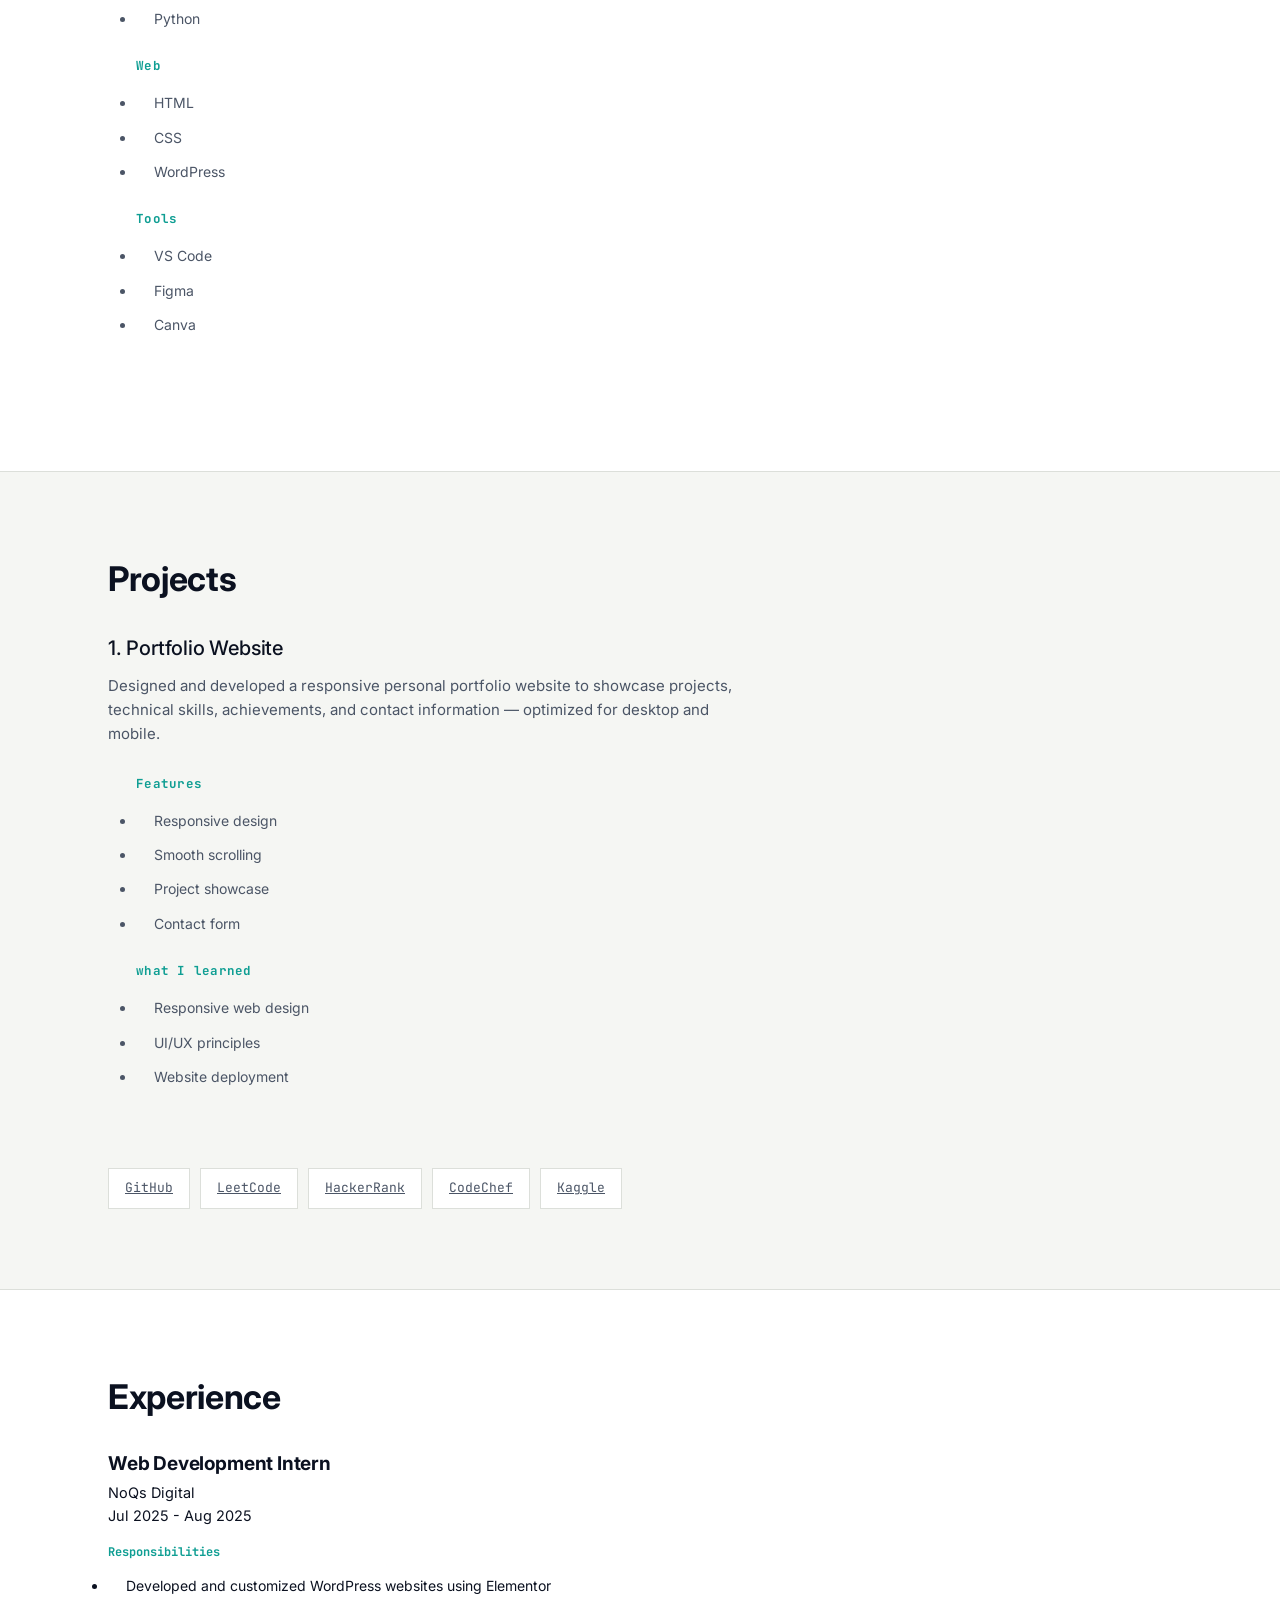
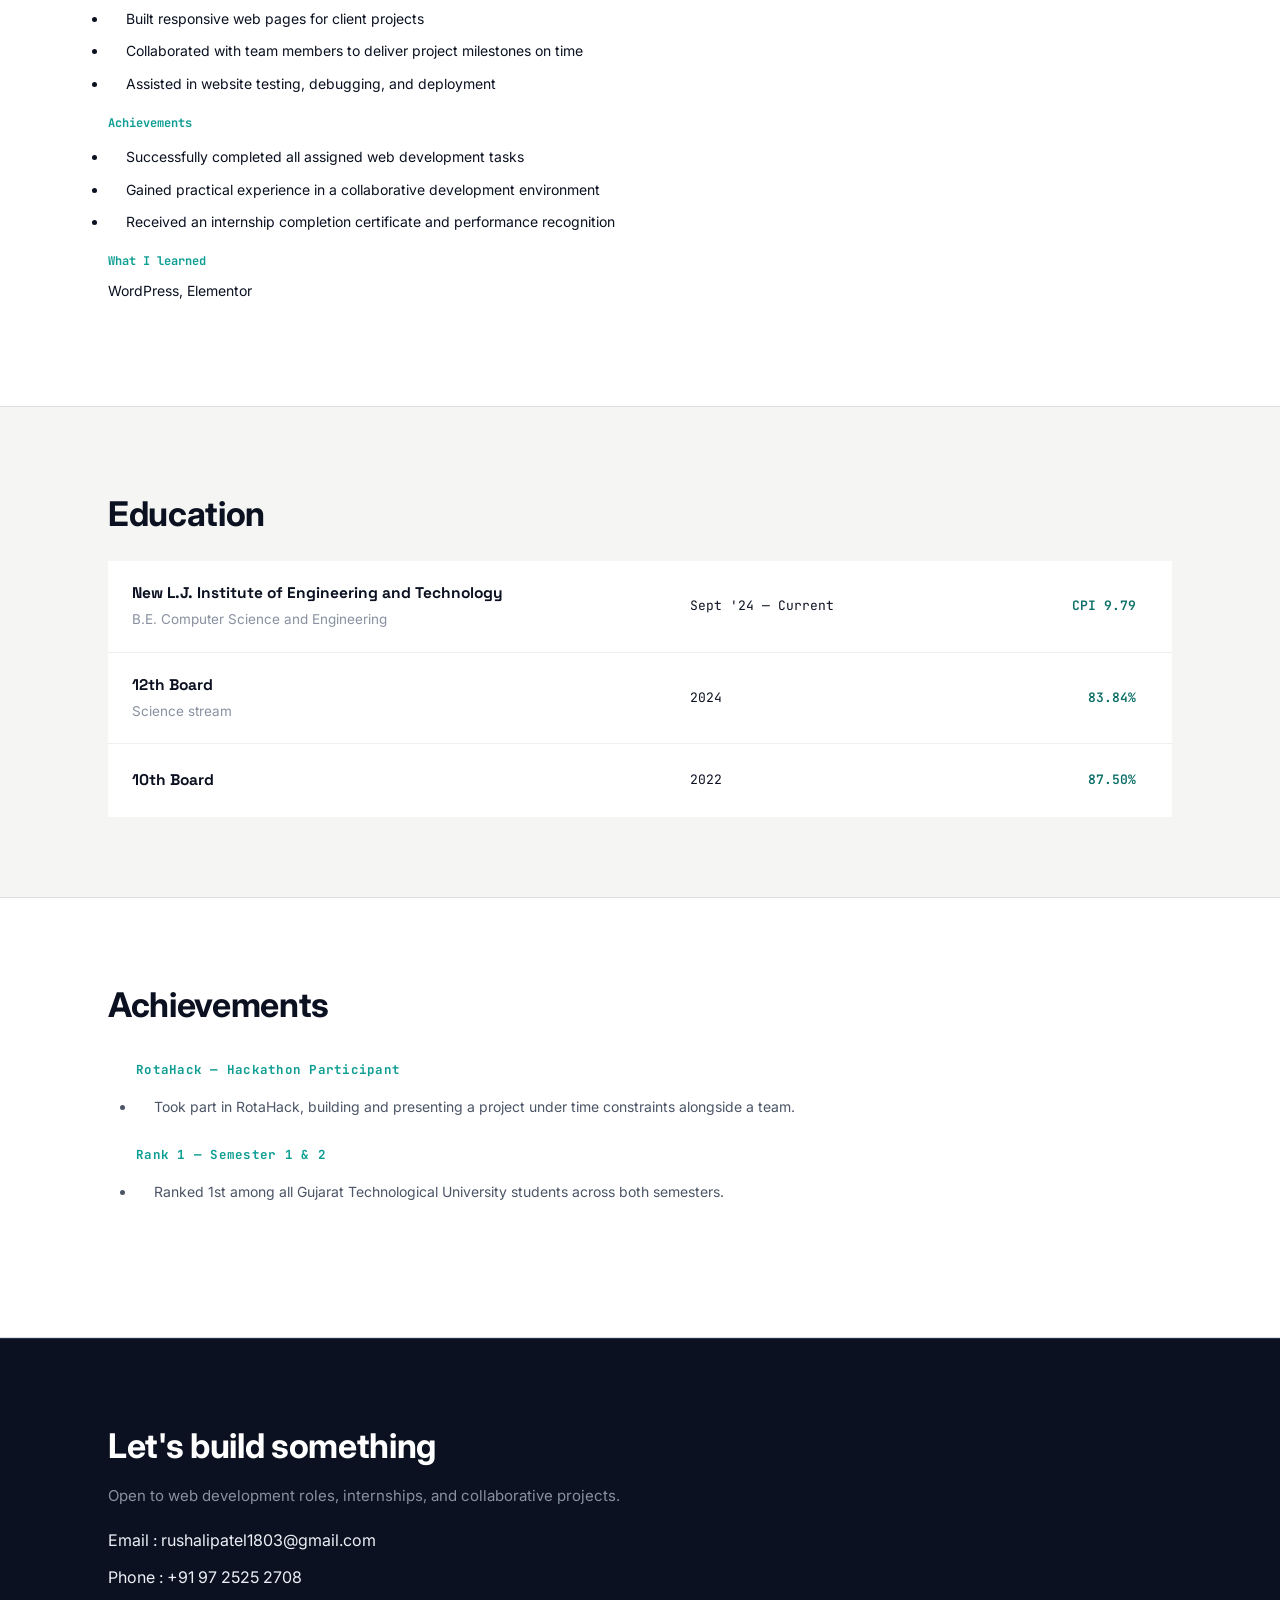
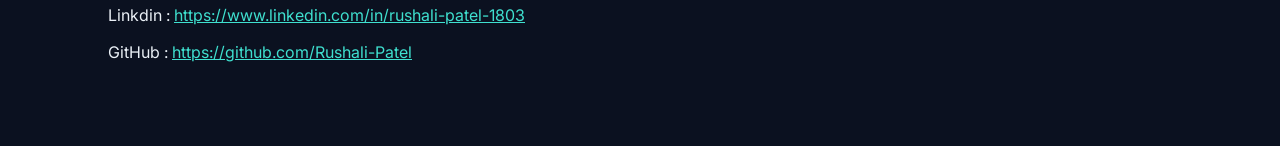
==== commit 868ce682: "Update index.html with new HTML structure Replaced the existing HTML structure with a new version th" ====
--- a/index.html
+++ b/index.html
@@ -6,10 +6,8 @@
     <title>
       Rushali Patel — Web Developer
     </title>
-    
-    <link href="https://cdn.jsdelivr.net/npm/bootstrap@5.3.7/dist/css/bootstrap.min.css" rel="stylesheet">
-    <link href="https://cdn.jsdelivr.net/npm/bootstrap-icons@1.11.3/font/bootstrap-icons.css" rel="stylesheet">
-    <!-- <link rel="stylesheet" href="style.css"> -->
+  
+    <link rel="stylesheet" href="style.css">
     
     <link rel="preconnect" href="https://fonts.googleapis.com">
     <link rel="preconnect" href="https://fonts.gstatic.com" crossorigin>
